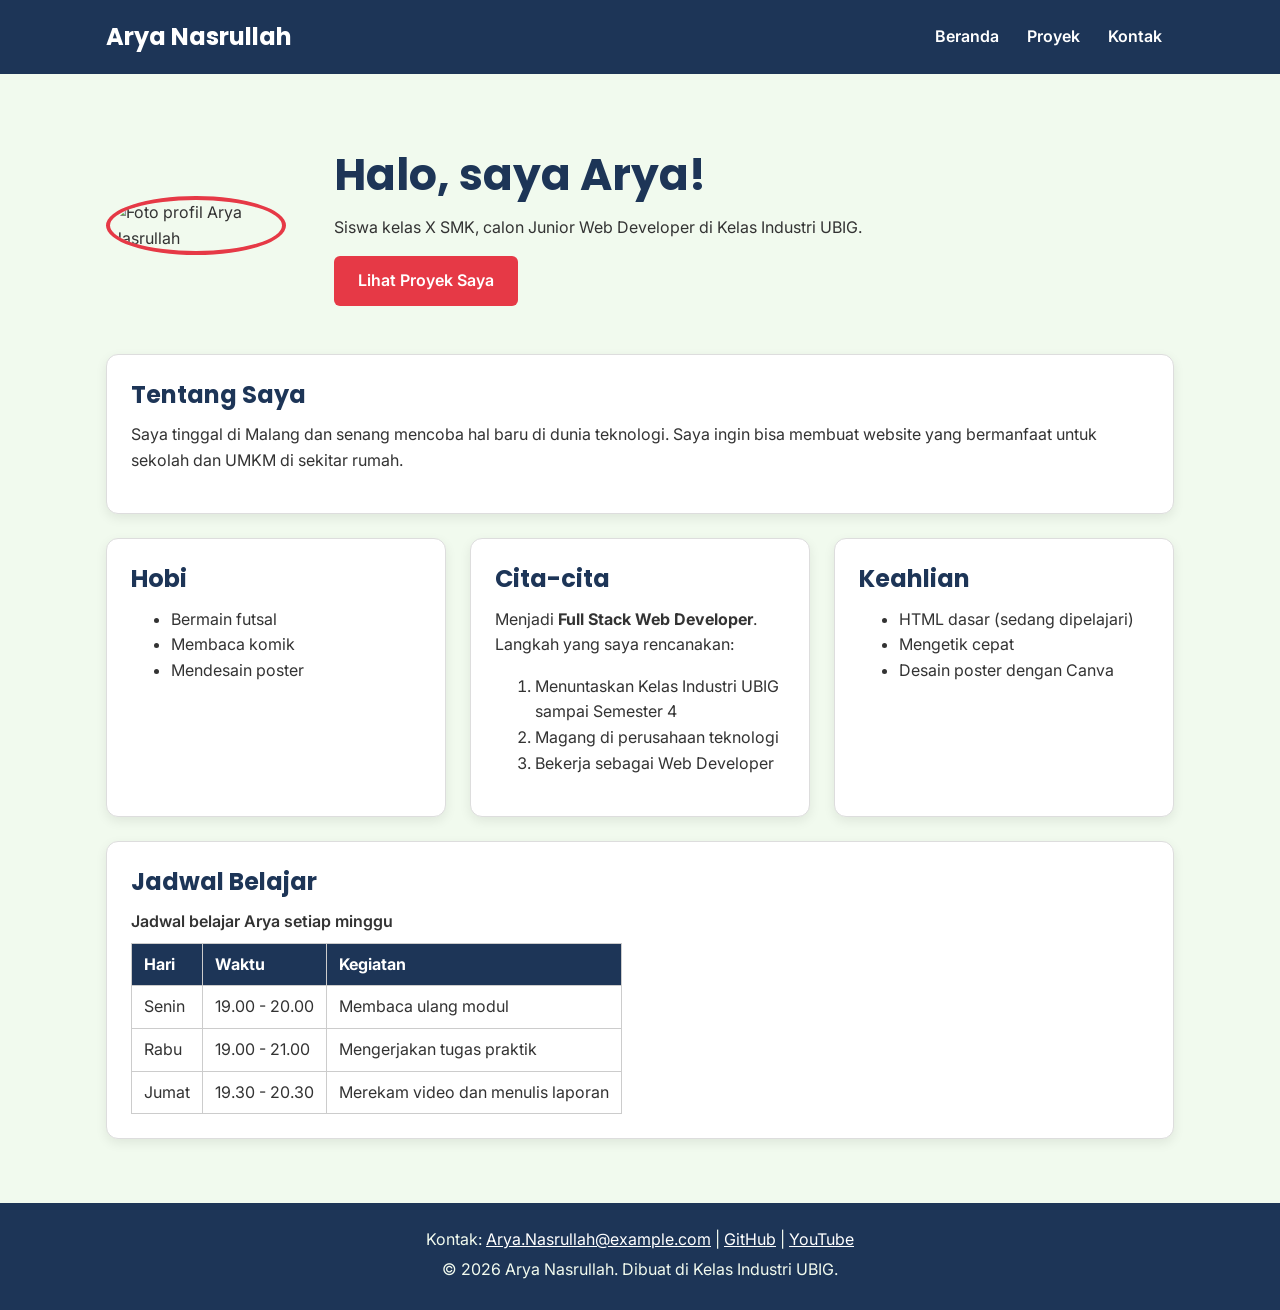
==== Portfolio-Arya/index.html @ 85864900 "feat: Portfolio-Arya v1" ====
<!DOCTYPE html>
<html lang="id">
<head>
  <meta charset="UTF-8">
  <meta name="viewport" content="width=device-width, initial-scale=1.0">
  <title>Arya Nasrullah | Beranda</title>
  <link rel="preconnect" href="https://fonts.googleapis.com">
  <link rel="preconnect" href="https://fonts.gstatic.com" crossorigin>
  <link href="https://fonts.googleapis.com/css2?family=Inter:wght@400;600&family=Poppins:wght@600;700&display=swap" rel="stylesheet">
  <link rel="stylesheet" href="css/style.css">
</head>
<body>
  <header>
    <div class="container navbar">
      <h1>Arya Nasrullah</h1>
      <nav class="menu-laptop">
        <ul>
          <li><a href="index.html">Beranda</a></li>
          <li><a href="proyek.html">Proyek</a></li>
          <li><a href="kontak.html">Kontak</a></li>
        </ul>
      </nav>
      <!-- Tantangan: menu ponsel yang bisa dibuka-tutup -->
      <details class="menu-ponsel">
        <summary>Menu</summary>
        <nav>
          <ul>
            <li><a href="index.html">Beranda</a></li>
            <li><a href="proyek.html">Proyek</a></li>
            <li><a href="kontak.html">Kontak</a></li>
          </ul>
        </nav>
      </details>
    </div>
  </header>

  <main>
    <div class="container">
      <section class="hero">
        <img src="Arya.jpg.jpeg" alt="Foto profil Arya Nasrullah" width="180">
        <div>
          <h2>Halo, saya Arya!</h2>
          <p>Siswa kelas X SMK, calon Junior Web Developer di Kelas Industri UBIG.</p>
          <a href="proyek.html" class="tombol">Lihat Proyek Saya</a>
        </div>
      </section>

      <section class="kartu">
        <h2>Tentang Saya</h2>
        <p>Saya tinggal di Malang dan senang mencoba hal baru di dunia teknologi. Saya ingin bisa membuat website yang bermanfaat untuk sekolah dan UMKM di sekitar rumah.</p>
      </section>

      <div class="daftar-kartu">
        <section class="kartu">
          <h2>Hobi</h2>
          <ul>
            <li>Bermain futsal</li>
            <li>Membaca komik</li>
            <li>Mendesain poster</li>
          </ul>
        </section>

        <section class="kartu">
          <h2>Cita-cita</h2>
          <p>Menjadi <strong>Full Stack Web Developer</strong>. Langkah yang saya rencanakan:</p>
          <ol>
            <li>Menuntaskan Kelas Industri UBIG sampai Semester 4</li>
            <li>Magang di perusahaan teknologi</li>
            <li>Bekerja sebagai Web Developer</li>
          </ol>
        </section>

        <section class="kartu">
          <h2>Keahlian</h2>
          <ul>
            <li>HTML dasar (sedang dipelajari)</li>
            <li>Mengetik cepat</li>
            <li>Desain poster dengan Canva</li>
          </ul>
        </section>
      </div>

      <section class="kartu">
        <h2>Jadwal Belajar</h2>
        <table>
          <caption>Jadwal belajar Arya setiap minggu</caption>
          <thead>
            <tr>
              <th>Hari</th>
              <th>Waktu</th>
              <th>Kegiatan</th>
            </tr>
          </thead>
          <tbody>
            <tr>
              <td>Senin</td>
              <td>19.00 - 20.00</td>
              <td>Membaca ulang modul</td>
            </tr>
            <tr>
              <td>Rabu</td>
              <td>19.00 - 21.00</td>
              <td>Mengerjakan tugas praktik</td>
            </tr>
            <tr>
              <td>Jumat</td>
              <td>19.30 - 20.30</td>
              <td>Merekam video dan menulis laporan</td>
            </tr>
          </tbody>
        </table>
      </section>
    </div>
  </main>

  <footer>
    <p>Kontak: <a href="mailto:Arya.Nasrullah@example.com">Arya.Nasrullah@example.com</a> |
      <a href="https://github.com/" target="_blank">GitHub</a> |
      <a href="https://www.youtube.com/" target="_blank">YouTube</a></p>
    <p>&copy; 2026 Arya Nasrullah. Dibuat di Kelas Industri UBIG.</p>
  </footer>
</body>
</html>
---- Portfolio-Arya/css/style.css ----
/* Gaya portofolio Andi Pratama
   Palet: #1D3557 (utama), #E63946 (aksen), #F1FAEE (latar)
   Huruf: Poppins (judul), Inter (isi)
   Tata letak: mobile first, titik ubah 768px (tablet) dan 1024px (laptop) */

/* 1. Reset */
* {
  box-sizing: border-box;
  margin: 0;
}

img {
  max-width: 100%;
  height: auto;
}

/* 2. Dasar halaman: warna dan huruf */
body {
  font-family: "Inter", Arial, sans-serif;
  font-size: 1rem;
  line-height: 1.6;
  color: #333333;
  background-color: #F1FAEE;
}

h1, h2, h3 {
  font-family: "Poppins", Arial, sans-serif;
  color: #1D3557;
  line-height: 1.3;
}

h2 {
  margin-bottom: 0.75rem;
}

p, ul, ol {
  margin-bottom: 1rem;
}

a {
  color: #E63946;
}

/* 3. Wadah, header, dan menu */
.container {
  max-width: 1100px;
  margin: 0 auto;
  padding: 0 1rem;
}

header {
  background-color: #1D3557;
  color: #FFFFFF;
  padding: 1rem 0;
}

header h1 {
  color: #FFFFFF;
  font-size: 1.5rem;
}

.navbar {
  display: flex;
  flex-wrap: wrap;
  justify-content: space-between;
  align-items: center;
  gap: 0.5rem;
}

nav ul {
  display: flex;
  gap: 0.25rem;
  padding: 0;
  margin: 0;
  list-style: none;
}

nav a {
  display: inline-block;
  padding: 0.5rem 0.75rem;
  border-radius: 6px;
  color: #FFFFFF;
  font-weight: 600;
  text-decoration: none;
}

/* Tantangan: menu ponsel buka-tutup dengan details */
.menu-laptop {
  display: none;
}

.menu-ponsel summary {
  padding: 0.5rem 0.75rem;
  border: 1px solid #FFFFFF;
  border-radius: 6px;
  font-weight: 600;
  cursor: pointer;
}

.menu-ponsel ul {
  flex-direction: column;
  margin-top: 0.5rem;
}

/* 4. Isi utama, hero, dan kartu */
main {
  padding: 1.5rem 0;
}

.hero {
  display: flex;
  flex-direction: column;
  align-items: center;
  gap: 1.5rem;
  padding: 1rem 0 2rem;
  text-align: center;
}

.hero img {
  border: 4px solid #E63946;
  border-radius: 50%;
}

.hero h2 {
  font-size: 2rem;
}

.tombol {
  display: inline-block;
  padding: 0.75rem 1.5rem;
  border-radius: 6px;
  background-color: #E63946;
  color: #FFFFFF;
  font-weight: 600;
  text-decoration: none;
}

.kartu {
  background-color: #FFFFFF;
  padding: 1rem;
  margin-bottom: 1.5rem;
  border: 1px solid #DDDDDD;
  border-radius: 12px;
  box-shadow: 0 4px 12px rgba(0, 0, 0, 0.08);
}

.daftar-kartu {
  display: flex;
  flex-wrap: wrap;
  gap: 1.5rem;
  margin-bottom: 1.5rem;
}

.daftar-kartu .kartu {
  flex: 1 1 280px;
  margin-bottom: 0;
}

article img {
  border-radius: 8px;
  border: 1px solid #DDDDDD;
}

/* 5. Tabel */
table {
  border-collapse: collapse;
}

caption {
  font-weight: 600;
  text-align: left;
  margin-bottom: 0.5rem;
}

th, td {
  border: 1px solid #CCCCCC;
  padding: 0.5rem 0.75rem;
  text-align: left;
}

th {
  background-color: #1D3557;
  color: #FFFFFF;
}

/* 6. Form */
label {
  font-weight: 600;
}

input, select, textarea {
  width: 100%;
  max-width: 22rem;
  padding: 0.6rem;
  margin-top: 0.25rem;
  border: 1px solid #CCCCCC;
  border-radius: 6px;
  font-family: inherit;
  font-size: 1rem;
}

button {
  padding: 0.75rem 1.5rem;
  border: none;
  border-radius: 6px;
  background-color: #E63946;
  color: #FFFFFF;
  font-family: inherit;
  font-size: 1rem;
  font-weight: 600;
  cursor: pointer;
}

/* 7. Footer */
footer {
  background-color: #1D3557;
  color: #F1FAEE;
  text-align: center;
  padding: 1.5rem;
}

footer p {
  margin-bottom: 0.25rem;
}

footer a {
  color: #FFFFFF;
}

/* 8. Tablet: lebar layar 768px ke atas */
@media (min-width: 768px) {
  .menu-laptop {
    display: block;
  }

  .menu-ponsel {
    display: none;
  }

  .hero {
    flex-direction: row;
    padding: 2rem 0 3rem;
    text-align: left;
  }

  .kartu {
    padding: 1.5rem;
  }
}

/* 9. Laptop: lebar layar 1024px ke atas */
@media (min-width: 1024px) {
  main {
    padding: 2.5rem 0;
  }

  .hero {
    gap: 3rem;
  }

  .hero h2 {
    font-size: 2.75rem;
  }
}
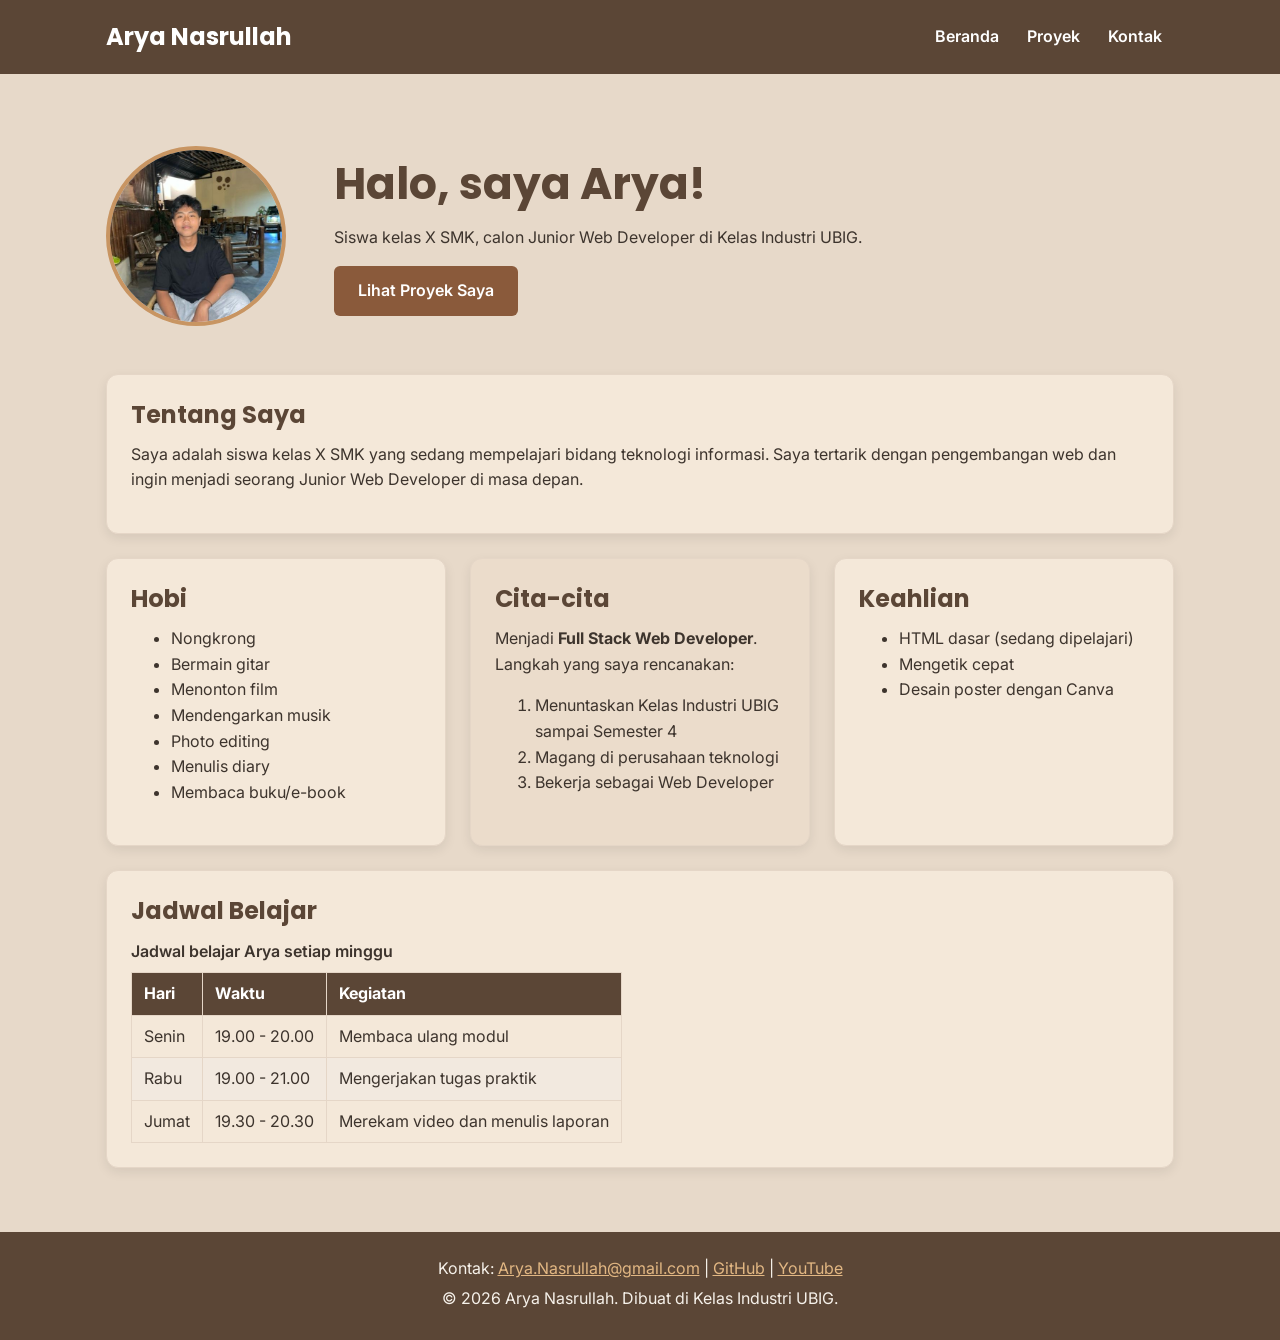
==== commit bb661aef: "Portofolio-Arya" ====
--- a/Portfolio-Arya/index.html
+++ b/Portfolio-Arya/index.html
@@ -37,7 +37,7 @@
   <main>
     <div class="container">
       <section class="hero">
-        <img src="Arya.jpg.jpeg" alt="Foto profil Arya Nasrullah" width="180">
+        <img src="Arya.jpg.jpeg" alt="Foto profil Arya Nasrullah" width="150" height="150">
         <div>
           <h2>Halo, saya Arya!</h2>
           <p>Siswa kelas X SMK, calon Junior Web Developer di Kelas Industri UBIG.</p>
@@ -47,16 +47,20 @@
 
       <section class="kartu">
         <h2>Tentang Saya</h2>
-        <p>Saya tinggal di Malang dan senang mencoba hal baru di dunia teknologi. Saya ingin bisa membuat website yang bermanfaat untuk sekolah dan UMKM di sekitar rumah.</p>
+        <p>Saya adalah siswa kelas X SMK yang sedang mempelajari bidang teknologi informasi. Saya tertarik dengan pengembangan web dan ingin menjadi seorang Junior Web Developer di masa depan.</p>
       </section>
 
       <div class="daftar-kartu">
         <section class="kartu">
           <h2>Hobi</h2>
           <ul>
-            <li>Bermain futsal</li>
-            <li>Membaca komik</li>
-            <li>Mendesain poster</li>
+            <li>Nongkrong</li>
+            <li>Bermain gitar</li>
+            <li>Menonton film</li>
+            <li>Mendengarkan musik</li>
+            <li>Photo editing</li>
+            <li>Menulis diary</li>
+            <li>Membaca buku/e-book</li>
           </ul>
         </section>
 
@@ -114,9 +118,9 @@
   </main>
 
   <footer>
-    <p>Kontak: <a href="mailto:Arya.Nasrullah@example.com">Arya.Nasrullah@example.com</a> |
-      <a href="https://github.com/" target="_blank">GitHub</a> |
-      <a href="https://www.youtube.com/" target="_blank">YouTube</a></p>
+    <p>Kontak: <a href="https://mail.google.com/mail/?view=cm&fs=1&to=sakkarepwes23@gmail.com">Arya.Nasrullah@gmail.com</a> |
+      <a href="https://github.com/Arya-Nasrullah" target="_blank">GitHub</a> |
+      <a href="https://www.youtube.com/@AryaNewWebDevelopment" target="_blank">YouTube</a></p>
     <p>&copy; 2026 Arya Nasrullah. Dibuat di Kelas Industri UBIG.</p>
   </footer>
 </body>
--- a/Portfolio-Arya/css/style.css
+++ b/Portfolio-Arya/css/style.css
@@ -1,5 +1,5 @@
-/* Gaya portofolio Andi Pratama
-   Palet: #1D3557 (utama), #E63946 (aksen), #F1FAEE (latar)
+/* Gaya portofolio Arya Nasrullah
+   Palet: #5B4636 (utama), #8A5A3B (cokelat), #C89562 (aksen), #E7D9C9 (latar)
    Huruf: Poppins (judul), Inter (isi)
    Tata letak: mobile first, titik ubah 768px (tablet) dan 1024px (laptop) */
 
@@ -19,13 +19,13 @@
   font-family: "Inter", Arial, sans-serif;
   font-size: 1rem;
   line-height: 1.6;
-  color: #333333;
-  background-color: #F1FAEE;
+  color: #3D342D;
+  background-color: #E7D9C9;
 }
 
 h1, h2, h3 {
   font-family: "Poppins", Arial, sans-serif;
-  color: #1D3557;
+  color: #5B4636;
   line-height: 1.3;
 }
 
@@ -38,7 +38,7 @@
 }
 
 a {
-  color: #E63946;
+  color: #8A5A3B;
 }
 
 /* 3. Wadah, header, dan menu */
@@ -49,7 +49,7 @@
 }
 
 header {
-  background-color: #1D3557;
+  background-color: #5B4636;
   color: #FFFFFF;
   padding: 1rem 0;
 }
@@ -84,6 +84,11 @@
   text-decoration: none;
 }
 
+nav a:hover,
+nav a:focus-visible {
+  background-color: #70452F;
+}
+
 /* Tantangan: menu ponsel buka-tutup dengan details */
 .menu-laptop {
   display: none;
@@ -91,7 +96,7 @@
 
 .menu-ponsel summary {
   padding: 0.5rem 0.75rem;
-  border: 1px solid #FFFFFF;
+  border: 1px solid #CDB9A5;
   border-radius: 6px;
   font-weight: 600;
   cursor: pointer;
@@ -117,7 +122,10 @@
 }
 
 .hero img {
-  border: 4px solid #E63946;
+  width: 180px;
+  height: 180px;
+  object-fit: cover;
+  border: 4px solid #C89562;
   border-radius: 50%;
 }
 
@@ -129,19 +137,23 @@
   display: inline-block;
   padding: 0.75rem 1.5rem;
   border-radius: 6px;
-  background-color: #E63946;
+  background-color: #8A5A3B;
   color: #FFFFFF;
   font-weight: 600;
   text-decoration: none;
 }
 
 .kartu {
-  background-color: #FFFFFF;
+  background-color: #F4E8D9;
   padding: 1rem;
   margin-bottom: 1.5rem;
-  border: 1px solid #DDDDDD;
+  border: 1px solid #E5D6C7;
   border-radius: 12px;
   box-shadow: 0 4px 12px rgba(0, 0, 0, 0.08);
+}
+
+.kartu:hover {
+  border-color: #CDB9A5;
 }
 
 .daftar-kartu {
@@ -156,9 +168,13 @@
   margin-bottom: 0;
 }
 
+.daftar-kartu .kartu:nth-child(even) {
+  background-color: #EBDCCB;
+}
+
 article img {
   border-radius: 8px;
-  border: 1px solid #DDDDDD;
+  border: 1px solid #E5D6C7;
 }
 
 /* 5. Tabel */
@@ -173,14 +189,18 @@
 }
 
 th, td {
-  border: 1px solid #CCCCCC;
+  border: 1px solid #E5D6C7;
   padding: 0.5rem 0.75rem;
   text-align: left;
 }
 
 th {
-  background-color: #1D3557;
-  color: #FFFFFF;
+  background-color: #5B4636;
+  color: #FFFFFF;
+}
+
+tbody tr:nth-child(even) {
+  background-color: #F2E9DF;
 }
 
 /* 6. Form */
@@ -193,17 +213,22 @@
   max-width: 22rem;
   padding: 0.6rem;
   margin-top: 0.25rem;
-  border: 1px solid #CCCCCC;
+  background-color: #F8F0E6;
+  border: 1px solid #D8C8B8;
   border-radius: 6px;
   font-family: inherit;
   font-size: 1rem;
+}
+
+input:focus, select:focus, textarea:focus {
+  border-color: #8A5A3B;
 }
 
 button {
   padding: 0.75rem 1.5rem;
   border: none;
   border-radius: 6px;
-  background-color: #E63946;
+  background-color: #8A5A3B;
   color: #FFFFFF;
   font-family: inherit;
   font-size: 1rem;
@@ -211,10 +236,17 @@
   cursor: pointer;
 }
 
+button:hover,
+button:focus-visible,
+.tombol:hover,
+.tombol:focus-visible {
+  background-color: #70452F;
+}
+
 /* 7. Footer */
 footer {
-  background-color: #1D3557;
-  color: #F1FAEE;
+  background-color: #5B4636;
+  color: #F6F1EA;
   text-align: center;
   padding: 1.5rem;
 }
@@ -224,7 +256,7 @@
 }
 
 footer a {
-  color: #FFFFFF;
+  color: #E2B783;
 }
 
 /* 8. Tablet: lebar layar 768px ke atas */
